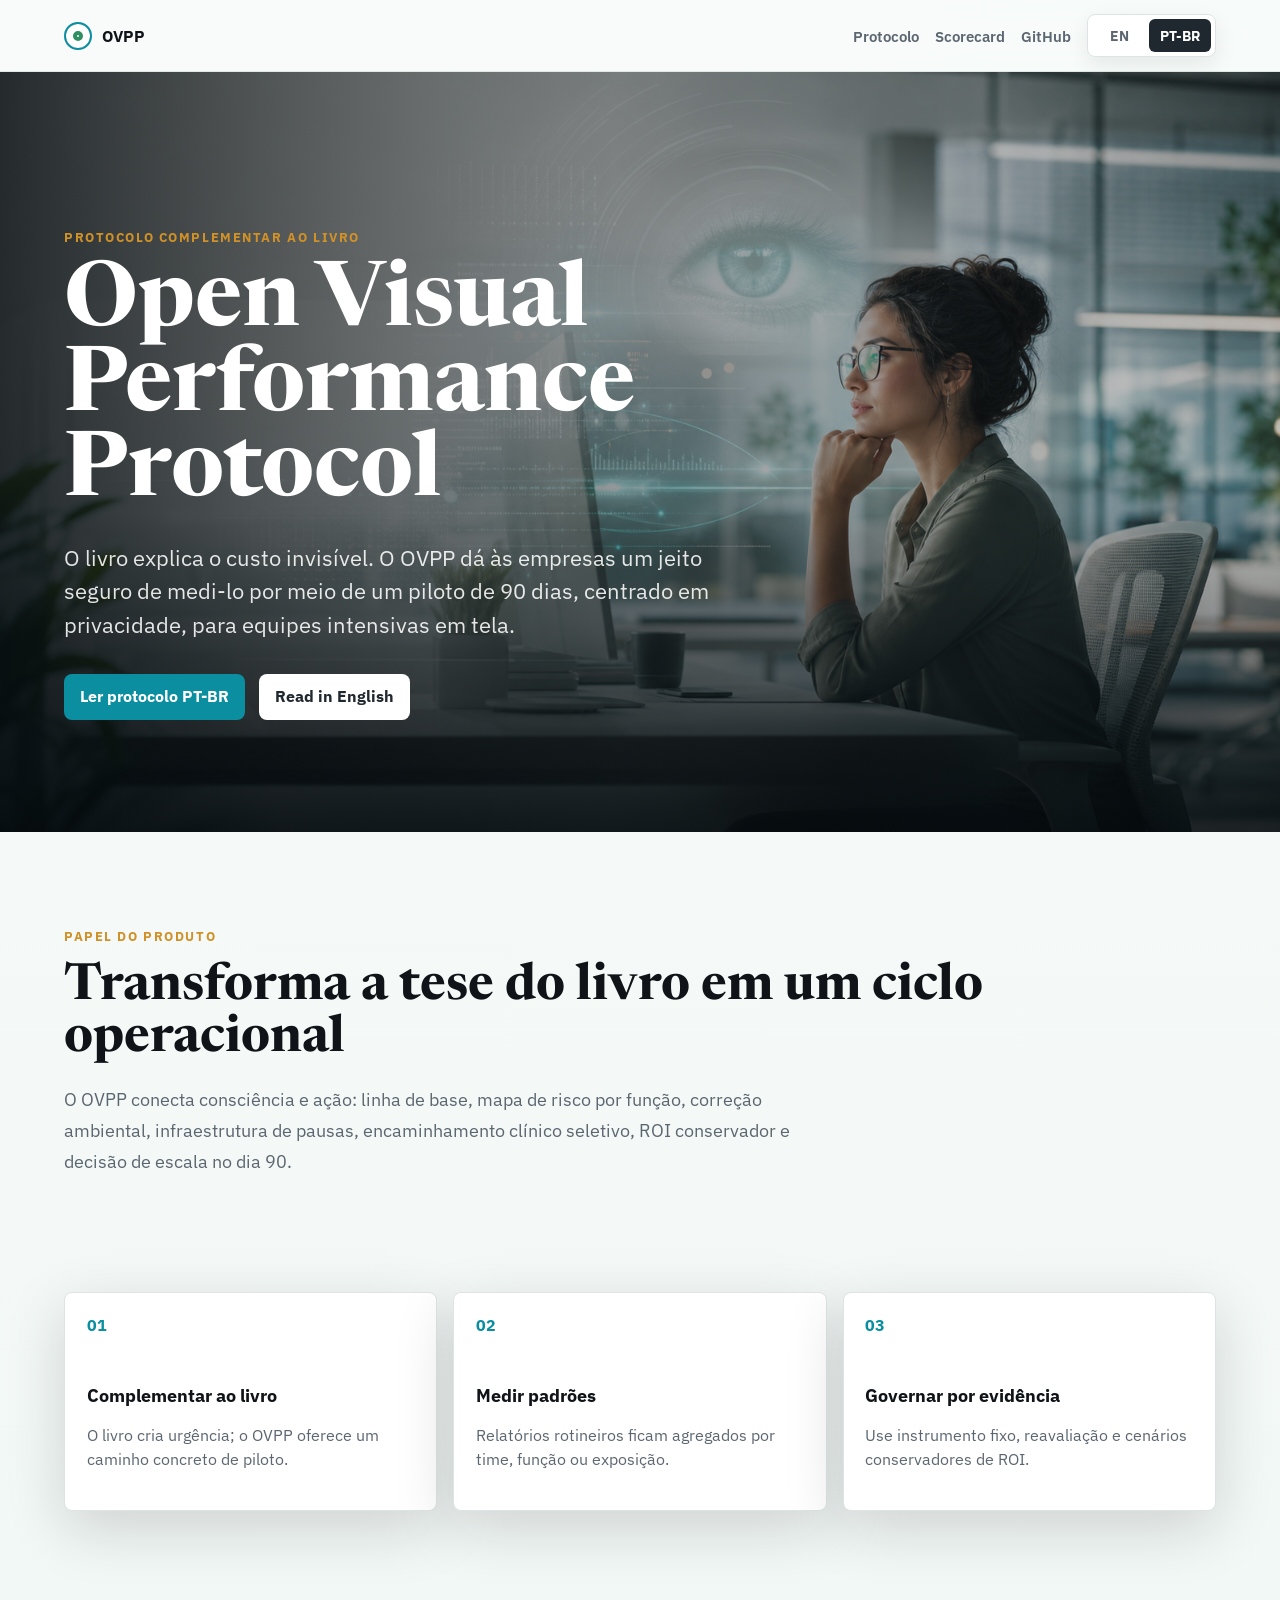
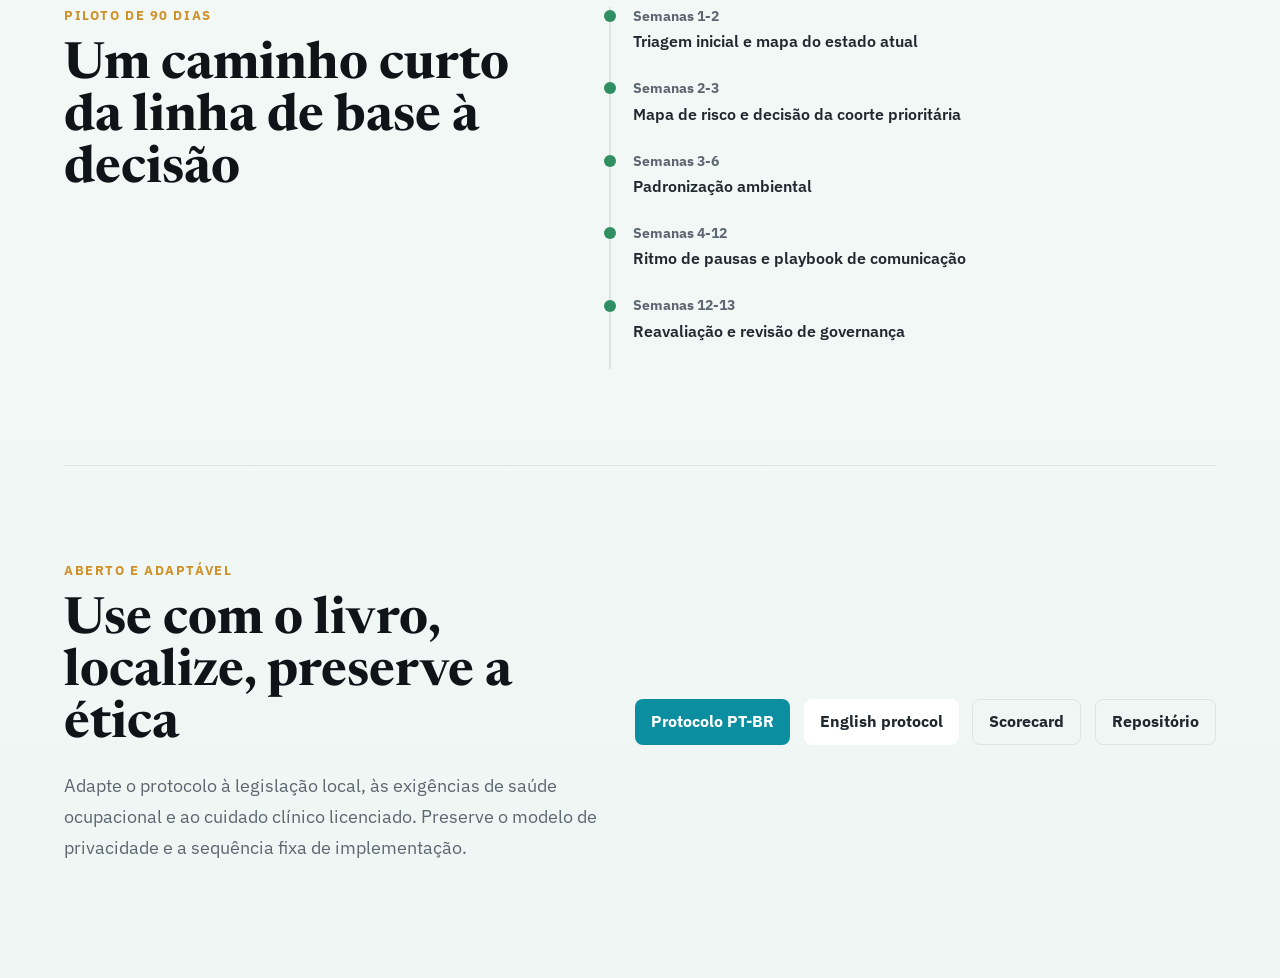
==== pt-br.html @ d060fc4c "Add Portuguese landing page and language selector" ====
<!doctype html>
<html lang="pt-BR">
  <head>
    <meta charset="utf-8">
    <meta name="viewport" content="width=device-width, initial-scale=1">
    <meta name="description" content="Open Visual Performance Protocol: o companion aberto de implementação do livro O Custo Invisível do Olho Seco.">
    <meta property="og:title" content="Open Visual Performance Protocol">
    <meta property="og:description" content="O livro explica o custo invisível. O OVPP dá às empresas um jeito seguro de medi-lo.">
    <meta property="og:image" content="https://sudo-psc.github.io/open-visual-performance-protocol/assets/ovpp-cover-title.png">
    <title>Open Visual Performance Protocol | PT-BR</title>
    <link rel="alternate" hreflang="en" href="https://sudo-psc.github.io/open-visual-performance-protocol/">
    <link rel="alternate" hreflang="pt-BR" href="https://sudo-psc.github.io/open-visual-performance-protocol/pt-br.html">
    <link rel="preconnect" href="https://fonts.googleapis.com">
    <link rel="preconnect" href="https://fonts.gstatic.com" crossorigin>
    <link href="https://fonts.googleapis.com/css2?family=IBM+Plex+Sans:wght@400;500;600;700&family=Newsreader:opsz,wght@6..72,600;6..72,700&display=swap" rel="stylesheet">
    <link rel="stylesheet" href="assets/site.css">
  </head>
  <body>
    <header class="site-header">
      <a class="brand" href="pt-br.html" aria-label="Página inicial do Open Visual Performance Protocol">
        <span class="brand-mark" aria-hidden="true"></span>
        <span>OVPP</span>
      </a>
      <div class="header-controls">
        <nav class="nav-links" aria-label="Navegação principal">
          <a href="https://github.com/Sudo-psc/open-visual-performance-protocol/blob/main/protocols/protocolo-aberto-desempenho-visual.md">Protocolo</a>
          <a href="https://github.com/Sudo-psc/open-visual-performance-protocol/blob/main/PRODUCT-COMPANION-EVALUATION.md">Scorecard</a>
          <a href="https://github.com/Sudo-psc/open-visual-performance-protocol">GitHub</a>
        </nav>
        <div class="language-switch" aria-label="Seletor de idioma">
          <a href="index.html">EN</a>
          <a class="is-active" href="pt-br.html" aria-current="page">PT-BR</a>
        </div>
      </div>
    </header>

    <main>
      <section class="hero" aria-labelledby="hero-title">
        <img class="hero-image" src="assets/ovpp-cover.png" alt="">
        <div class="hero-overlay"></div>
        <div class="hero-content">
          <p class="eyebrow">Protocolo complementar ao livro</p>
          <h1 id="hero-title">Open Visual Performance Protocol</h1>
          <p class="hero-copy">
            O livro explica o custo invisível. O OVPP dá às empresas um jeito
            seguro de medi-lo por meio de um piloto de 90 dias, centrado em
            privacidade, para equipes intensivas em tela.
          </p>
          <div class="hero-actions" aria-label="Links do protocolo">
            <a class="button button-primary" href="https://github.com/Sudo-psc/open-visual-performance-protocol/blob/main/protocols/protocolo-aberto-desempenho-visual.md">Ler protocolo PT-BR</a>
            <a class="button button-secondary" href="https://github.com/Sudo-psc/open-visual-performance-protocol/blob/main/protocols/open-visual-performance-protocol.md">Read in English</a>
          </div>
        </div>
      </section>

      <section class="intro-section" aria-labelledby="why-title">
        <div class="section-kicker">Papel do produto</div>
        <h2 id="why-title">Transforma a tese do livro em um ciclo operacional</h2>
        <p>
          O OVPP conecta consciência e ação: linha de base, mapa de risco por
          função, correção ambiental, infraestrutura de pausas, encaminhamento
          clínico seletivo, ROI conservador e decisão de escala no dia 90.
        </p>
      </section>

      <section class="grid-section" aria-label="Princípios do protocolo">
        <article class="principle-card">
          <span class="card-number">01</span>
          <h3>Complementar ao livro</h3>
          <p>O livro cria urgência; o OVPP oferece um caminho concreto de piloto.</p>
        </article>
        <article class="principle-card">
          <span class="card-number">02</span>
          <h3>Medir padrões</h3>
          <p>Relatórios rotineiros ficam agregados por time, função ou exposição.</p>
        </article>
        <article class="principle-card">
          <span class="card-number">03</span>
          <h3>Governar por evidência</h3>
          <p>Use instrumento fixo, reavaliação e cenários conservadores de ROI.</p>
        </article>
      </section>

      <section class="timeline-section" aria-labelledby="pilot-title">
        <div>
          <div class="section-kicker">Piloto de 90 dias</div>
          <h2 id="pilot-title">Um caminho curto da linha de base à decisão</h2>
        </div>
        <ol class="timeline">
          <li><span>Semanas 1-2</span>Triagem inicial e mapa do estado atual</li>
          <li><span>Semanas 2-3</span>Mapa de risco e decisão da coorte prioritária</li>
          <li><span>Semanas 3-6</span>Padronização ambiental</li>
          <li><span>Semanas 4-12</span>Ritmo de pausas e playbook de comunicação</li>
          <li><span>Semanas 12-13</span>Reavaliação e revisão de governança</li>
        </ol>
      </section>

      <section class="download-section" aria-labelledby="download-title">
        <div>
          <div class="section-kicker">Aberto e adaptável</div>
          <h2 id="download-title">Use com o livro, localize, preserve a ética</h2>
          <p>
            Adapte o protocolo à legislação local, às exigências de saúde
            ocupacional e ao cuidado clínico licenciado. Preserve o modelo de
            privacidade e a sequência fixa de implementação.
          </p>
        </div>
        <div class="download-actions">
          <a class="button button-primary" href="https://github.com/Sudo-psc/open-visual-performance-protocol/blob/main/protocols/protocolo-aberto-desempenho-visual.md">Protocolo PT-BR</a>
          <a class="button button-secondary" href="https://github.com/Sudo-psc/open-visual-performance-protocol/blob/main/protocols/open-visual-performance-protocol.md">English protocol</a>
          <a class="button button-plain" href="https://github.com/Sudo-psc/open-visual-performance-protocol/blob/main/PRODUCT-COMPANION-EVALUATION.md">Scorecard</a>
          <a class="button button-plain" href="https://github.com/Sudo-psc/open-visual-performance-protocol">Repositório</a>
        </div>
      </section>
    </main>
  </body>
</html>
---- assets/site.css ----
:root {
  --ink: #101418;
  --muted: #5c6670;
  --line: #dce5e3;
  --paper: #f8fbf9;
  --panel: #ffffff;
  --cyan: #0b8ea0;
  --green: #2f8f62;
  --amber: #d09128;
  --graphite: #20282f;
  --shadow: 0 18px 60px rgba(16, 20, 24, 0.16);
  color-scheme: light;
}

* {
  box-sizing: border-box;
}

body {
  margin: 0;
  background:
    linear-gradient(180deg, rgba(248, 251, 249, 0.95), rgba(238, 246, 243, 0.98)),
    radial-gradient(circle at top right, rgba(11, 142, 160, 0.14), transparent 34rem);
  color: var(--ink);
  font-family: "IBM Plex Sans", Helvetica, sans-serif;
  letter-spacing: 0;
}

a {
  color: inherit;
}

.site-header {
  position: sticky;
  top: 0;
  z-index: 10;
  display: flex;
  align-items: center;
  justify-content: space-between;
  gap: 1rem;
  min-height: 72px;
  padding: 0 5vw;
  background: rgba(248, 251, 249, 0.88);
  border-bottom: 1px solid rgba(220, 229, 227, 0.8);
  backdrop-filter: blur(18px);
}

.header-controls {
  display: flex;
  align-items: center;
  gap: 1rem;
}

.brand {
  display: inline-flex;
  align-items: center;
  gap: 0.65rem;
  font-weight: 700;
  text-decoration: none;
}

.brand-mark {
  width: 28px;
  height: 28px;
  border: 2px solid var(--cyan);
  border-radius: 50%;
  box-shadow: inset 0 0 0 7px #ffffff, inset 0 0 0 11px var(--green);
}

.nav-links {
  display: flex;
  align-items: center;
  gap: 1rem;
  color: var(--muted);
  font-size: 0.95rem;
  font-weight: 600;
}

.nav-links a {
  text-decoration: none;
}

.nav-links a:hover {
  color: var(--ink);
}

.language-switch {
  display: inline-flex;
  align-items: center;
  gap: 0.2rem;
  padding: 0.25rem;
  background: #ffffff;
  border: 1px solid var(--line);
  border-radius: 8px;
  box-shadow: 0 8px 22px rgba(16, 20, 24, 0.08);
}

.language-switch a {
  min-width: 54px;
  padding: 0.48rem 0.68rem;
  border-radius: 6px;
  color: var(--muted);
  font-size: 0.85rem;
  font-weight: 700;
  text-align: center;
  text-decoration: none;
}

.language-switch a:hover,
.language-switch .is-active {
  background: var(--graphite);
  color: #ffffff;
}

.hero {
  position: relative;
  min-height: min(760px, calc(100vh - 72px));
  display: grid;
  align-items: end;
  overflow: hidden;
  isolation: isolate;
}

.hero-image,
.hero-overlay {
  position: absolute;
  inset: 0;
}

.hero-image {
  width: 100%;
  height: 100%;
  object-fit: cover;
  z-index: -2;
}

.hero-overlay {
  z-index: -1;
  background:
    linear-gradient(90deg, rgba(5, 11, 14, 0.86), rgba(5, 11, 14, 0.38) 48%, rgba(5, 11, 14, 0.16)),
    linear-gradient(0deg, rgba(5, 11, 14, 0.82), rgba(5, 11, 14, 0.06) 42%);
}

.hero-content {
  width: min(980px, 90vw);
  padding: 8rem 5vw 7rem;
  color: #ffffff;
}

.eyebrow,
.section-kicker {
  margin: 0 0 1rem;
  color: var(--amber);
  font-size: 0.82rem;
  font-weight: 700;
  letter-spacing: 0.12em;
  text-transform: uppercase;
}

h1,
h2,
h3,
p {
  overflow-wrap: anywhere;
}

h1 {
  margin: 0;
  max-width: 820px;
  font-family: "Newsreader", Georgia, serif;
  font-size: clamp(3.2rem, 7vw, 7.2rem);
  line-height: 0.95;
  letter-spacing: 0;
}

h2 {
  margin: 0;
  font-family: "Newsreader", Georgia, serif;
  font-size: clamp(2.15rem, 4vw, 4rem);
  line-height: 1.02;
  letter-spacing: 0;
}

h3 {
  margin: 0;
  font-size: 1.15rem;
  letter-spacing: 0;
}

.hero-copy {
  max-width: 680px;
  margin: 1.5rem 0 0;
  color: rgba(255, 255, 255, 0.88);
  font-size: clamp(1.05rem, 2vw, 1.35rem);
  line-height: 1.55;
}

.hero-actions,
.download-actions {
  display: flex;
  flex-wrap: wrap;
  gap: 0.85rem;
  margin-top: 2rem;
}

.button {
  display: inline-flex;
  align-items: center;
  justify-content: center;
  min-height: 46px;
  padding: 0.82rem 1rem;
  border-radius: 8px;
  font-weight: 700;
  text-decoration: none;
  line-height: 1.1;
}

.button-primary {
  background: var(--cyan);
  color: #ffffff;
}

.button-secondary {
  background: #ffffff;
  color: var(--graphite);
}

.button-plain {
  border: 1px solid var(--line);
  color: var(--graphite);
}

.intro-section,
.timeline-section,
.download-section {
  width: min(1160px, 90vw);
  margin: 0 auto;
  padding: 6rem 0;
}

.intro-section p,
.download-section p {
  max-width: 760px;
  color: var(--muted);
  font-size: 1.15rem;
  line-height: 1.7;
}

.grid-section {
  width: min(1160px, 90vw);
  margin: 0 auto;
  display: grid;
  grid-template-columns: repeat(3, minmax(0, 1fr));
  gap: 1rem;
}

.principle-card {
  min-height: 210px;
  padding: 1.35rem;
  background: var(--panel);
  border: 1px solid var(--line);
  border-radius: 8px;
  box-shadow: var(--shadow);
}

.card-number {
  display: block;
  margin-bottom: 3rem;
  color: var(--cyan);
  font-weight: 700;
}

.principle-card p {
  color: var(--muted);
  line-height: 1.55;
}

.timeline-section {
  display: grid;
  grid-template-columns: minmax(0, 0.9fr) minmax(280px, 1.1fr);
  gap: 3rem;
  align-items: start;
}

.timeline {
  margin: 0;
  padding: 0;
  list-style: none;
  border-left: 2px solid var(--line);
}

.timeline li {
  position: relative;
  padding: 0 0 1.75rem 1.4rem;
  color: var(--graphite);
  font-weight: 600;
}

.timeline li::before {
  content: "";
  position: absolute;
  left: -7px;
  top: 0.2rem;
  width: 12px;
  height: 12px;
  background: var(--green);
  border-radius: 50%;
}

.timeline span {
  display: block;
  margin-bottom: 0.4rem;
  color: var(--muted);
  font-size: 0.88rem;
  font-weight: 700;
}

.download-section {
  display: grid;
  grid-template-columns: minmax(0, 1fr) auto;
  gap: 2rem;
  align-items: center;
  border-top: 1px solid var(--line);
}

.download-actions {
  justify-content: flex-end;
  margin-top: 0;
}

@media (max-width: 820px) {
  .site-header {
    align-items: flex-start;
    flex-direction: column;
    min-height: auto;
    padding: 1rem 5vw;
  }

  .header-controls {
    width: 100%;
    align-items: stretch;
    flex-direction: column;
  }

  .nav-links {
    width: 100%;
    justify-content: space-between;
    gap: 0.5rem;
  }

  .language-switch {
    width: 100%;
  }

  .language-switch a {
    flex: 1;
  }

  .hero {
    min-height: 720px;
  }

  .hero-content {
    padding: 6rem 5vw 4.5rem;
  }

  .grid-section,
  .timeline-section,
  .download-section {
    grid-template-columns: 1fr;
  }

  .download-actions {
    justify-content: flex-start;
  }

  .button {
    width: 100%;
  }
}
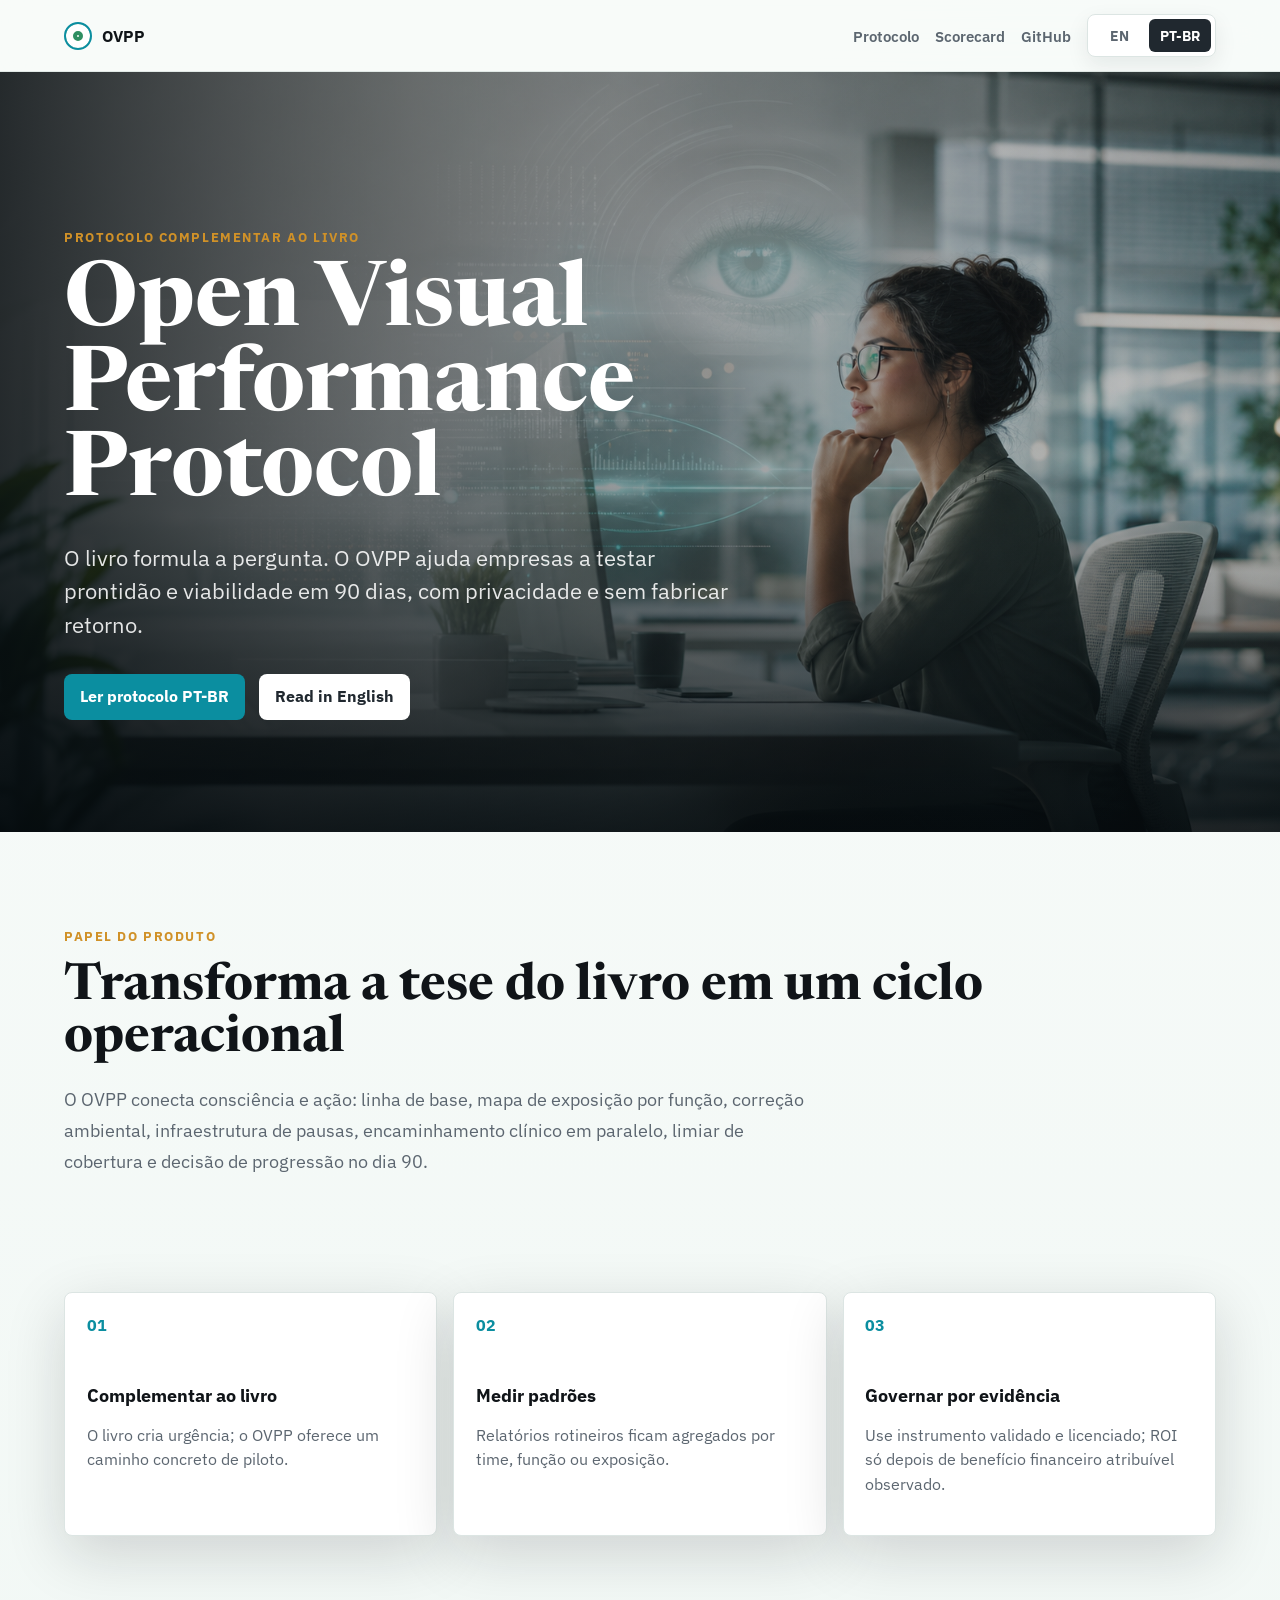
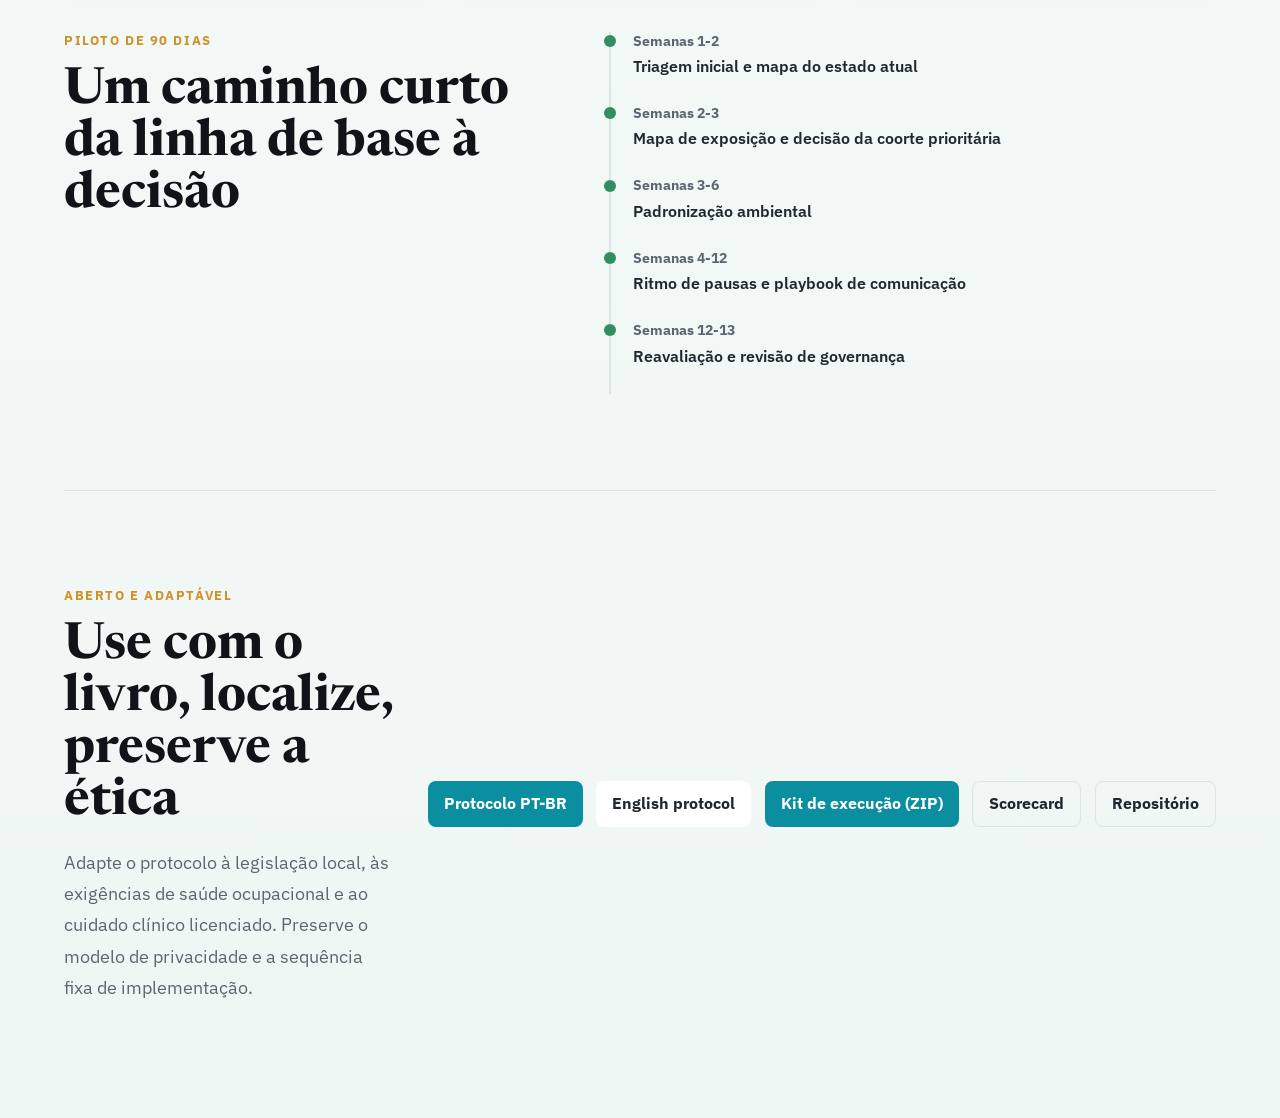
==== commit 42ddebc4: "Publish stable OVPP execution kit download" ====
--- a/pt-br.html
+++ b/pt-br.html
@@ -42,9 +42,8 @@
           <p class="eyebrow">Protocolo complementar ao livro</p>
           <h1 id="hero-title">Open Visual Performance Protocol</h1>
           <p class="hero-copy">
-            O livro explica o custo invisível. O OVPP dá às empresas um jeito
-            seguro de medi-lo por meio de um piloto de 90 dias, centrado em
-            privacidade, para equipes intensivas em tela.
+            O livro formula a pergunta. O OVPP ajuda empresas a testar prontidão
+            e viabilidade em 90 dias, com privacidade e sem fabricar retorno.
           </p>
           <div class="hero-actions" aria-label="Links do protocolo">
             <a class="button button-primary" href="https://github.com/Sudo-psc/open-visual-performance-protocol/blob/main/protocols/protocolo-aberto-desempenho-visual.md">Ler protocolo PT-BR</a>
@@ -57,9 +56,9 @@
         <div class="section-kicker">Papel do produto</div>
         <h2 id="why-title">Transforma a tese do livro em um ciclo operacional</h2>
         <p>
-          O OVPP conecta consciência e ação: linha de base, mapa de risco por
+          O OVPP conecta consciência e ação: linha de base, mapa de exposição por
           função, correção ambiental, infraestrutura de pausas, encaminhamento
-          clínico seletivo, ROI conservador e decisão de escala no dia 90.
+          clínico em paralelo, limiar de cobertura e decisão de progressão no dia 90.
         </p>
       </section>
 
@@ -77,7 +76,7 @@
         <article class="principle-card">
           <span class="card-number">03</span>
           <h3>Governar por evidência</h3>
-          <p>Use instrumento fixo, reavaliação e cenários conservadores de ROI.</p>
+          <p>Use instrumento validado e licenciado; ROI só depois de benefício financeiro atribuível observado.</p>
         </article>
       </section>
 
@@ -88,7 +87,7 @@
         </div>
         <ol class="timeline">
           <li><span>Semanas 1-2</span>Triagem inicial e mapa do estado atual</li>
-          <li><span>Semanas 2-3</span>Mapa de risco e decisão da coorte prioritária</li>
+          <li><span>Semanas 2-3</span>Mapa de exposição e decisão da coorte prioritária</li>
           <li><span>Semanas 3-6</span>Padronização ambiental</li>
           <li><span>Semanas 4-12</span>Ritmo de pausas e playbook de comunicação</li>
           <li><span>Semanas 12-13</span>Reavaliação e revisão de governança</li>
@@ -108,6 +107,7 @@
         <div class="download-actions">
           <a class="button button-primary" href="https://github.com/Sudo-psc/open-visual-performance-protocol/blob/main/protocols/protocolo-aberto-desempenho-visual.md">Protocolo PT-BR</a>
           <a class="button button-secondary" href="https://github.com/Sudo-psc/open-visual-performance-protocol/blob/main/protocols/open-visual-performance-protocol.md">English protocol</a>
+          <a class="button button-primary" href="https://github.com/Sudo-psc/open-visual-performance-protocol/releases/latest/download/kit-execucao-olho-seco.zip">Kit de execução (ZIP)</a>
           <a class="button button-plain" href="https://github.com/Sudo-psc/open-visual-performance-protocol/blob/main/PRODUCT-COMPANION-EVALUATION.md">Scorecard</a>
           <a class="button button-plain" href="https://github.com/Sudo-psc/open-visual-performance-protocol">Repositório</a>
         </div>
